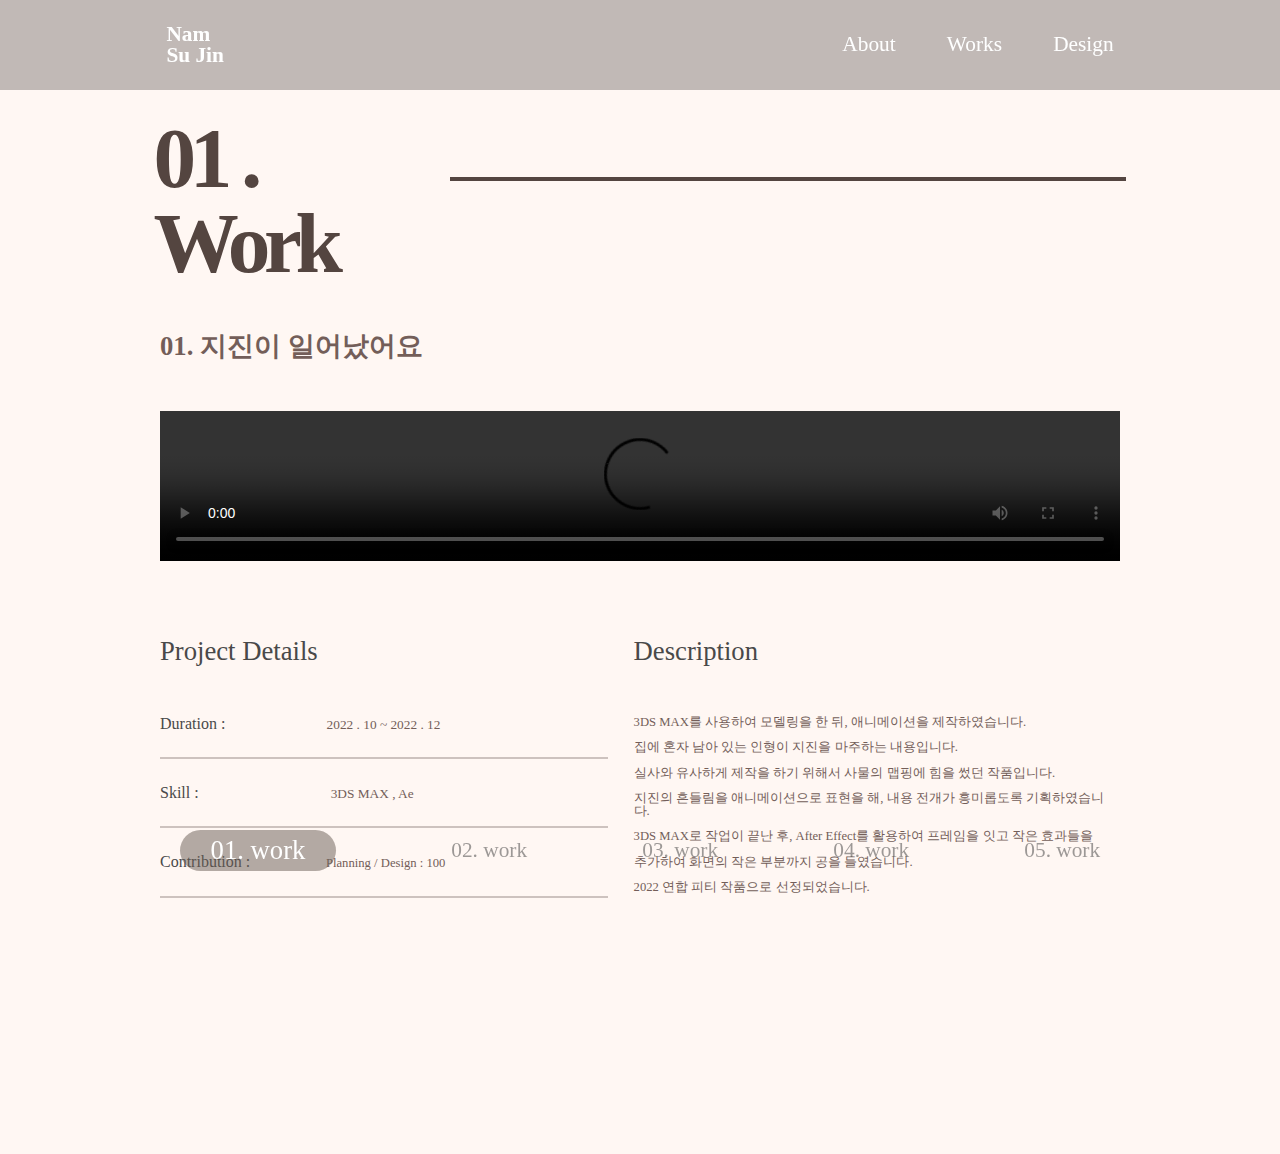
==== work-01.html @ 082db168 "Add files via upload" ====
<!DOCTYPE html>
<html lang="en">
    <head>
        <meta charset="UTF-8">
        <meta name="viewport" content="width=device-width, initial-scale=1.0">
        <title>Namsujin's_portfolio</title>
        <link rel="icon" type="image/x-icon" href="./img/">
        <link href="./css/works.css" rel="stylesheet" type="text/css">
        <!-- <link href="./css/works_01.css" rel="stylesheet" type="text/css"> -->
        <link href="./css/common_css.css" rel="stylesheet" type="text/css">
        <link href="./css/animation.css" rel="stylesheet" type="text/css">
        <script src="https://ajax.googleapis.com/ajax/libs/jquery/3.7.0/jquery.min.js"></script>
    </head>
    <body>
        <header id="header">
            <span class="logo">
                <a href="./index.html">Nam<br/>Su Jin</a>
            </span>
            <span class="nav-right">
                <ul>
                    <li class="first">
                        <a href="./about.html">About</a>
                    </li>
                    <li class="first">
                        <a href="./work.html">Works</a>
                    </li>
                    <li class="first">
                        <a href="#">Design</a>
                    </li>
                </ul>
            </span>
        </header>
        <main id="wrap">
            <section id="title">
                <h1>01 . Work</h1>
                <div class="line2"></div>
            </section>
            <p class="content">01. 지진이 일어났어요</p>
            <video id="fst" controls>
                <source src="./img/01_video.mp4" type="video/mp4">
            </video>
            <div id="container">
                <section id="left">
                    <p class="titled">Project Details</p>
                    <p class="content1">Duration :  <span> 2022 . 10 ~ 2022 . 12 </span></p>
                    <p class="content1">Skill : <span id="second"> 3DS MAX , Ae </span></p>
                    <p class="content1">Contribution : <span id="third"> Planning / Design : 100 </span></p>
                </section>
                <section id="right">
                    <p class="titled">Description</p>
                    <p class="content1">3DS MAX를 사용하여 모델링을 한 뒤, 애니메이션을 제작하였습니다.</p>
                    <p class="content1">집에 혼자 남아 있는 인형이 지진을 마주하는 내용입니다.</p>
                    <p class="content1">실사와 유사하게 제작을 하기 위해서 사물의 맵핑에 힘을 썼던 작품입니다.</p>
                    <p class="content1">지진의 흔들림을 애니메이션으로 표현을 해, 내용 전개가 흥미롭도록 기획하였습니다.</p>
                    <p class="content1">3DS MAX로 작업이 끝난 후, After Effect를 활용하여 프레임을 잇고 작은 효과들을 </p>
                    <p class="content1">추가하여 화면의 작은 부분까지 공을 들였습니다.</p>
                    <p class="content1">2022 연합 피티 작품으로 선정되었습니다.</p>
                </section>
                
            </div>
            <div id="header2">
                <span class="nav">
                    <ul>
                        <li class="work now">
                            <a href="./work-01.html">01. work</a>
                        </li>
                        <li class="work">
                            <a href="./work-02.html">02. work</a>
                        </li>
                        <li class="work">
                            <a href="./work-03.html">03. work</a>
                        </li>
                        <li class="work">
                            <a href="./work-04.html">04. work</a>
                        </li>
                        <li class="work">
                            <a href="./work-05.html">05. work</a>
                        </li>
                    </ul>
                </span>
        </main>
        <script src="./js/index.js"></script>
    </body>
</html>
---- css/works.css ----
#wrap{
    position: relative;
    margin-top: 10vh;
    overflow: hidden;
    display: flex;
    align-items: center;
    justify-content: center;
    flex-direction: column;
    width: 100vw;
    height: auto;
}
#title{
    margin-top: 2vw;
    text-align: left;
    width: 76vw;
    height: 7vw;
    display: flex;
}
#title h1{
    font-size: calc(100vw * 128/ 1920);
    color: #544540;
    font-weight: bolder;
    letter-spacing: -.5vw; /* 자간 조절 */
}
#title .line2{
    width: 70%;
    height: 0vw;
    border: #544540 0.2vw solid;
    stroke-linecap: round;
    margin-top: 4.82vw;
}
#title .line22{
    width: 65.5%;
    height: 0vw;
    border: #544540 0.2vw solid;
    stroke-linecap: round;
    margin-top: 5.35vw;
}
#container{
    position: relative;
    margin-top: 2vw;
    display: flex;
    text-align: center;
    justify-content: space-between;
    overflow: hidden;
    margin-bottom: 20vw;
}
#container a:hover{
    cursor: pointer;
}
#left{
    width: 35vw;
    text-align: left;
}
#left2{
    width: 34vw;
    margin-left: 2vw;
    text-align: left;
}
.content{
    font-size: calc(100vw * 40/ 1920);
    color: #735E59;
    text-align: left;
    margin-top: 10vw;
    width: 75vw;
    font-weight: bolder;
}
.titled{
    font-size: calc(100vw * 40/ 1920);
    color: #494949;
    margin-top: 4vw;
    margin-bottom: 4vw;
}
#left .content1,#left2 .content1{
    font-size: calc(100vw * 24/ 1920);
    color: #494949;
    margin-top: 2vw;
    padding-bottom: 2vw;
    border-bottom: #5445404b 2px solid;
}
#left .content2,#left2 .content2{
    font-size: calc(100vw * 26/ 1920);
    color: #735E59;
    margin-top: 1vw;
}
#left .content3,#left2 .content3{
    display: inline-block;
    padding: .7vw 2vw;
    border-radius: 2vw;
    font-size: calc(100vw * 32/ 1920);
    background-color: #ce8091c9;
    color: #fff;
    margin-top: 4vw;
}
#fst{
    margin-top: 4vw;
    width: 75vw;
    height: auto;
    z-index: 1;
}
#right{
    width: 38vw;
    text-align: left;
    margin-left: 2vw;
}
#right2{
    text-align: left;
    width: 39vw;
}
#right .content1,#right2 .content1{
    font-size: calc(100vw * 19/ 1920);
    color: #735E59;
    margin-top: 1vw;
}
.content1 span{
    color: #735E59;
    font-size: calc(100vw * 20/ 1920);
    margin-left: 7.6vw;
}
span#second{
    color: #735E59;
    font-size: calc(100vw * 20/ 1920);
    margin-left: 10vw;
}
span#third{
    color: #735E59;
    font-size: calc(100vw * 19/ 1920);
    margin-left: 5.6vw;
}
#header2 {
    z-index: 3;
    overflow: hidden;
    height: 9.2vh;
    position: fixed;
    bottom: .6vw;
    left: 0;
    width: 100%;
    display: flex;
    align-items: center;
    justify-content: center;
    flex-direction: column;
}
#header2 ul {
    list-style: none;
    display: flex;
    justify-content: center;
    align-items: center;
}
.nav {
    display: flex;
    align-items: center;
}
.nav a {
    color: #3737377e;
    font-size: calc(100vw * 32/ 1920);
    margin: 0 4.5vw;
}
.now a{
    font-size: calc(100vw * 40/ 1920);
    padding: .4vw 2.4vw;
    border-radius: 50px;
    background: #685b5480;
    color: #fff;
    transition: all 1s ease;
}
---- css/common_css.css ----
@font-face {
    font-family: 'AppleSDGothicNeoB';
    src: url("../img/AppleSDGothicNeoB.ttf");
}
@font-face {
    font-family: 'AppleSDGothicNeoEB';
    src: url("../img/AppleSDGothicNeoEB.ttf");
}
@font-face {
    font-family: 'AppleSDGothicNeoH';
    src: url("../img/AppleSDGothicNeoH.ttf");
}
@font-face {
    font-family: 'AppleSDGothicNeoL';
    src: url("../img/AppleSDGothicNeoL.ttf");
}
@font-face {
    font-family: 'AppleSDGothicNeoM';
    src: url("../img/AppleSDGothicNeoM.ttf");
}
@font-face {
    font-family: 'AppleSDGothicNeoR';
    src: url("../img/AppleSDGothicNeoR.ttf");
}
@font-face {
    font-family: 'AppleSDGothicNeoSB';
    src: url("../img/AppleSDGothicNeoSB.ttf");
}
@font-face {
    font-family: 'AppleSDGothicNeoT';
    src: url("../img/AppleSDGothicNeoT.ttf");
}

html, body, div, span, applet, object, iframe,
h1, h2, h3, h4, h5, h6, p, blockquote, pre,
a, abbr, acronym, address, big, cite, code,
del, dfn, em, img, ins, kbd, q, s, samp,
small, strike, strong, sub, sup, tt, var,
b, u, i, center,
dl, dt, dd, ol, ul, li,
fieldset, form, label, legend,
table, caption, tbody, tfoot, thead, tr, th, td,
article, aside, canvas, details, embed, 
figure, figcaption, footer, header, hgroup, 
menu, nav, output, ruby, section, summary,
time, mark, audio, video {
	margin: 0;
	padding: 0;
	border: 0;
	font-size: 100%;
	font: inherit;
	vertical-align: baseline;
    box-sizing: border-box;
}
/* HTML5 display-role reset for older browsers */
article, aside, details, figcaption, figure, 
footer, header, hgroup, menu, nav, section {
	display: block;
}
body {
	line-height: 1;
    overflow-x: hidden;
}
ol, ul {
	list-style: none;
}
blockquote, q {
	quotes: none;
}
blockquote:before, blockquote:after,
q:before, q:after {
	content: '';
	content: none;
}
a {
    text-decoration: none; /* 밑줄 제거 */
    color: inherit; /* 상위 요소에서 상속된 색상 사용 또는 직접 색상 지정 가능 */
}
table {
	border-collapse: collapse;
	border-spacing: 0;
}
body{
    width: 100vw;
    height: auto;
    background-color: #FFF7F3;
    font-family: 'AppleSDGothicNeoR';
}
/* 수직 스크롤 바 스타일 */
::-webkit-scrollbar {
    width: 12px; /* 스크롤 바 너비 */
}

::-webkit-scrollbar-thumb {
    background-color: #ce8091c9; /* 스크롤 바 색상 */
    border-radius: 10px; /* 둥근 테두리 */
}

::-webkit-scrollbar-track {
    background-color: #FFF7F3; /* 스크롤 바 트랙 색상 */
}

/* 수평 스크롤 바 스타일 */
::-webkit-scrollbar-horizontal {
    height: 12px; /* 수평 스크롤 바 높이 */
}

::-webkit-scrollbar-thumb:horizontal {
    background-color: #ce8091c9; /* 수평 스크롤 바 색상 */
}
/* 네비게이션 바 */
header {
    display: flex;
    z-index: 20;
    overflow: hidden;
    height: 10vh;
    background-color: #332c2ae0;
    position: fixed;
    top: 0;
    left: 0;
    width: 100%;
    justify-content: space-between;
    transition: all 1s ease;
}
header:hover{
    background-color: #332c2a4d;
}
header.down {
    top: -10vh;
}
header.up {
    top: 0;
}
.logo{
    display: flex;
    justify-content: center;
    align-items: center;
    margin-left: 13vw;
}
.logo a {
    text-decoration: none;
    font-size: calc(100vw * 32/ 1920);
    font-weight: bolder;
    color: #fff;
    display: inline-block;
    transition: all 1s ease;
}
.nav-right li a:hover,.logo a:hover {
    color: #ce8091;
}
header ul {
    list-style: none;
    display: flex;
}
.nav-right {
    display: flex;
    align-items: center;
    margin-right: 13vw;
}
.nav-right a {
    color: #fff;
    font-size: calc(100vw * 32/ 1920);
    text-decoration: none;
    margin-left: 4vw;
}
@keyframes over{
    0%{
        margin-top: 0px;    
        opacity: 1;
    }
    70%{
        margin-top: -100px;    
        opacity: .6;
    }
    100%{
        margin-top: -100px;  
        opacity: 0; 
    }
}
.nav-up {
    animation: over 1.5s ease forwards;
}
.nav-down{
    animation: over 2s ease reverse;
}
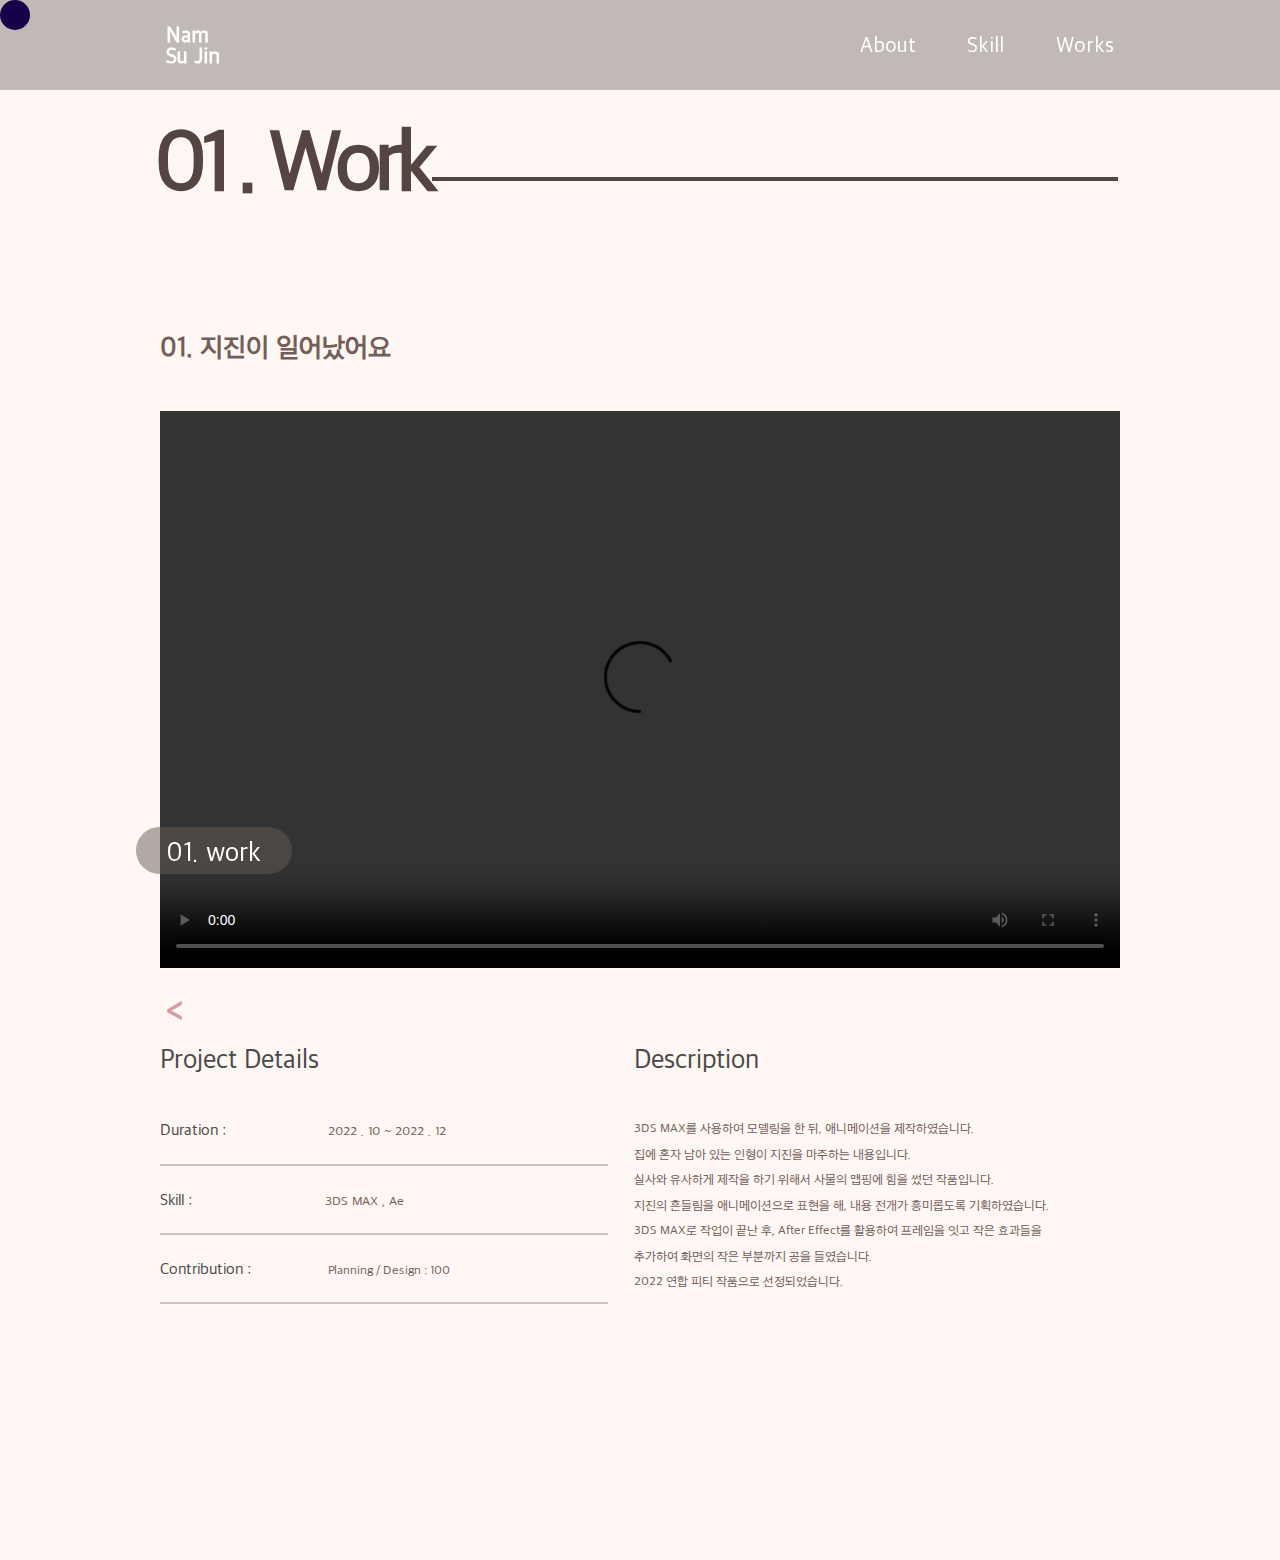
==== commit 16ab1d5f: "Add files via upload" ====
--- a/work-01.html
+++ b/work-01.html
@@ -4,39 +4,33 @@
         <meta charset="UTF-8">
         <meta name="viewport" content="width=device-width, initial-scale=1.0">
         <title>Namsujin's_portfolio</title>
-        <link rel="icon" type="image/x-icon" href="./img/">
+        <link rel="icon" type="image/x-icon" href="./img/logo.png">
         <link href="./css/works.css" rel="stylesheet" type="text/css">
         <!-- <link href="./css/works_01.css" rel="stylesheet" type="text/css"> -->
         <link href="./css/common_css.css" rel="stylesheet" type="text/css">
         <link href="./css/animation.css" rel="stylesheet" type="text/css">
         <script src="https://ajax.googleapis.com/ajax/libs/jquery/3.7.0/jquery.min.js"></script>
+        <script src="https://code.jquery.com/jquery-3.6.4.min.js"></script>
     </head>
     <body>
         <header id="header">
-            <span class="logo">
-                <a href="./index.html">Nam<br/>Su Jin</a>
-            </span>
+            <span class="logo first"><a href="./index.html">Nam<br/>Su Jin</a></span>
             <span class="nav-right">
                 <ul>
-                    <li class="first">
-                        <a href="./about.html">About</a>
-                    </li>
-                    <li class="first">
-                        <a href="./work.html">Works</a>
-                    </li>
-                    <li class="first">
-                        <a href="#">Design</a>
-                    </li>
+                    <li class="first"><a href="./index.html#wrap2">About</a></li>
+                    <li class="first"><a href="./index.html#wrap4">Skill</a></li>
+                    <li class="first"><a href="./index.html#wrap3">Works</a></li>
                 </ul>
             </span>
         </header>
+        <div class="pointer"></div>
         <main id="wrap">
             <section id="title">
                 <h1>01 . Work</h1>
                 <div class="line2"></div>
             </section>
             <p class="content">01. 지진이 일어났어요</p>
-            <video id="fst" controls>
+            <video id="fst1" controls>
                 <source src="./img/01_video.mp4" type="video/mp4">
             </video>
             <div id="container">
@@ -56,7 +50,7 @@
                     <p class="content1">추가하여 화면의 작은 부분까지 공을 들였습니다.</p>
                     <p class="content1">2022 연합 피티 작품으로 선정되었습니다.</p>
                 </section>
-                
+                <a class="back" href="./index.html#mo1">＜</a>
             </div>
             <div id="header2">
                 <span class="nav">
@@ -79,6 +73,6 @@
                     </ul>
                 </span>
         </main>
-        <script src="./js/index.js"></script>
+        <script src="./js/index2.js"></script>
     </body>
 </html>--- a/css/works.css
+++ b/css/works.css
@@ -23,18 +23,32 @@
     letter-spacing: -.5vw; /* 자간 조절 */
 }
 #title .line2{
-    width: 70%;
+    width: 70.55%;
     height: 0vw;
     border: #544540 0.2vw solid;
     stroke-linecap: round;
     margin-top: 4.82vw;
 }
 #title .line22{
-    width: 65.5%;
-    height: 0vw;
-    border: #544540 0.2vw solid;
-    stroke-linecap: round;
-    margin-top: 5.35vw;
+    width: 69%;
+    height: 0vw;
+    border: #544540 0.2vw solid;
+    stroke-linecap: round;
+    margin-top: 4.82vw;
+}
+#title .line222{
+    width: 68.8%;
+    height: 0vw;
+    border: #544540 0.2vw solid;
+    stroke-linecap: round;
+    margin-top: 4.82vw;
+}
+#title .line2222{
+    width: 69.3%;
+    height: 0vw;
+    border: #544540 0.2vw solid;
+    stroke-linecap: round;
+    margin-top: 4.82vw;
 }
 #container{
     position: relative;
@@ -42,7 +56,6 @@
     display: flex;
     text-align: center;
     justify-content: space-between;
-    overflow: hidden;
     margin-bottom: 20vw;
 }
 #container a:hover{
@@ -64,6 +77,21 @@
     margin-top: 10vw;
     width: 75vw;
     font-weight: bolder;
+    animation: spark2 4s ease infinite alternate-reverse;
+}
+@keyframes spark2{
+    0%{
+        opacity: 1;
+        color: #735E59;
+    }
+    80%{
+        opacity: 1;
+        color: #735E59;
+
+    }100%{
+        opacity: 0.7;
+        color: #ce8091c9;
+    }
 }
 .titled{
     font-size: calc(100vw * 40/ 1920);
@@ -91,12 +119,48 @@
     background-color: #ce8091c9;
     color: #fff;
     margin-top: 4vw;
-}
-#fst{
+    transition: all .5s ease;
+}
+#left .content3:hover,#left2 .content3:hover{
+    background-color: #544540;
+    transition: all .5s ease;
+}#fst1 {
     margin-top: 4vw;
     width: 75vw;
+    height: 43.5vw;
+    overflow: hidden;
+    position: relative;
+}
+#fst {
+    margin-top: 4vw;
+    width: 75vw;
+    height: 41vw;
+    overflow: hidden;
+    position: relative;
+}
+
+#imgSet{
+    position: relative; 
+    height: 41vw;
+    box-sizing: border-box; 
+    overflow: hidden;
+}
+#imgSet .img {
+    position: absolute; 
+    top: 0; 
+    left: 0; 
+    overflow: hidden;
+}
+    #imgSet img {
+    width: 100%;
     height: auto;
-    z-index: 1;
+}
+#imgSet .hide{
+    animation: imgMotion 1s forwards;
+}
+@keyframes imgMotion {
+    from{width: 75vw; height: 41vw;} 
+    to{width: 0; height: 41vw;}
 }
 #right{
     width: 38vw;
@@ -153,13 +217,36 @@
 .nav a {
     color: #3737377e;
     font-size: calc(100vw * 32/ 1920);
-    margin: 0 4.5vw;
+    margin: 0 2.7vw;
+    transition: all 1s ease;
+    mix-blend-mode: difference;
+    padding: .6vw 2.4vw;
 }
 .now a{
     font-size: calc(100vw * 40/ 1920);
-    padding: .4vw 2.4vw;
+    padding: .6vw 2.4vw;
     border-radius: 50px;
     background: #685b5480;
     color: #fff;
     transition: all 1s ease;
+}
+.nav a:hover{
+    border-radius: 50px;
+    background: #ce80917a;
+    color: #fff;
+    transition: all 1s ease;
+}
+.back{
+    position: absolute;
+    top: 0vw;
+    left: 0vw;
+    font-size: calc(100vw * 50/ 1920);
+    color: #ce8091c9;
+    font-weight: bolder;
+    transition: all .5s ease;
+}
+.back:hover{
+    font-size: calc(100vw * 60/ 1920);
+    color: #544540;
+    transition: all .5s ease;
 }--- a/css/common_css.css
+++ b/css/common_css.css
@@ -60,6 +60,7 @@
 body {
 	line-height: 1;
     overflow-x: hidden;
+    cursor: none;
 }
 ol, ul {
 	list-style: none;
@@ -114,7 +115,7 @@
     z-index: 20;
     overflow: hidden;
     height: 10vh;
-    background-color: #332c2ae0;
+    background-color: #49403ed5;
     position: fixed;
     top: 0;
     left: 0;
@@ -130,6 +131,7 @@
 }
 header.up {
     top: 0;
+    transition: all 1s ease;
 }
 .logo{
     display: flex;
@@ -183,3 +185,150 @@
 .nav-down{
     animation: over 2s ease reverse;
 }
+.pointer {
+    position: fixed;
+    width: 30px;
+    height: 30px;
+    background: #ABBAFF;
+    border-radius: 50%;
+    top: 0;
+    left: 0;
+    pointer-events: none;
+    mix-blend-mode: difference;
+    transition: all 0.3s cubic-bezier(.07, .82, .17, 1);
+    z-index: 9999;
+    cursor: none;
+}
+#topButton {
+    position: fixed;
+    bottom: 2vh;
+    right: 2vh;
+    background-color: #b1536785;
+    font-family: sans-serif;
+    font-size: 40px;
+    color: #ffffffd2;
+    border: none;
+    border-radius: 50%;
+    padding: 10px;
+    cursor: pointer;
+    height: 4vw;
+    width: 4vw;
+    z-index: 99;
+}
+::selection {
+    background-color: #b1536785; 
+    color: #fff; /* 선택된 텍스트의 색상 */
+}
+
+/* 선택을 해제한 후의 텍스트 스타일 지정 */
+::-moz-selection {
+    background-color: #b1536785; /* Firefox에서의 선택 영역의 배경 색 */
+    color: #fff; /* 선택된 텍스트의 색상 */
+}
+.loader {
+    position: fixed;
+    top: 0;
+    left: 0;
+    width: 100%;
+    height: 100%;
+    background: #ffffff;
+    z-index: 9999;
+    opacity: 1;
+    transition: 0.5s ease;
+    overflow: hidden;
+    display: flex;
+    align-items: center;
+    justify-content: center;
+}
+.loading h2{
+    font-family: Verdana, Geneva, Tahoma, sans-serif;
+    font-weight: 400;
+}
+
+.hidden2 {
+    display: none;
+}
+.no-scroll {
+    overflow: hidden;
+}
+.loading {
+    text-align: center;
+}
+.loading h2 {
+    color: black;
+    font-size: calc(100vw * 32/ 1920);
+}
+.loading span {
+    display: inline-block;
+    vertical-align: middle;
+    width: 1em;
+    height: 1em;
+    margin: 0.5em;
+    background: #3d3634bd;
+    border-radius: 50%;
+    animation: loading 1s infinite alternate;
+}
+.loading span:nth-of-type(2) {
+    background: #3d3634bd;
+    animation-delay: 0.2s;
+}
+.loading span:nth-of-type(3) {
+    background: #3d3634bd;
+    animation-delay: 0.4s;
+}
+.loading span:nth-of-type(4) {
+    background: #3d3634bd;
+    animation-delay: 0.6s;
+}
+@keyframes loadings{
+    0%{
+        background: #3d3634bd;
+    scale: 1;
+    }
+    70%{
+        background: #3d3634bd;
+        scale: 1;
+    }
+    100%{
+        background: #49403e;
+        scale: 200;
+    }
+}
+.loading span:nth-of-type(5) {
+    background: #3d3634bd;
+    animation-delay: 0.8s;
+}
+.loading span:nth-of-type(6) {
+    background: #3d3634bd;
+    animation-delay: 1.0s;
+}
+.loading span:nth-of-type(7) {
+    background: #3d3634bd;
+    animation-delay: 1.2s;
+    animation: loadings 3.5s ease forwards;
+}
+
+/*
+   * Animation keyframes
+   * Use transition opacity instead of keyframes?
+   */
+@keyframes loading {
+    0% {
+        opacity: 0;
+    }
+    100% {
+        opacity: 1;
+    }
+}
+footer{
+    width: 100%;
+    height: 8vw;
+    background-color: #49403ed5;
+    display: flex;
+    align-items: center;
+}
+footer a, footer p{
+    color: #ffffff9c; 
+    margin:1vw 6vw;   
+    font-size: calc(100vw * 24 / 1920);
+}